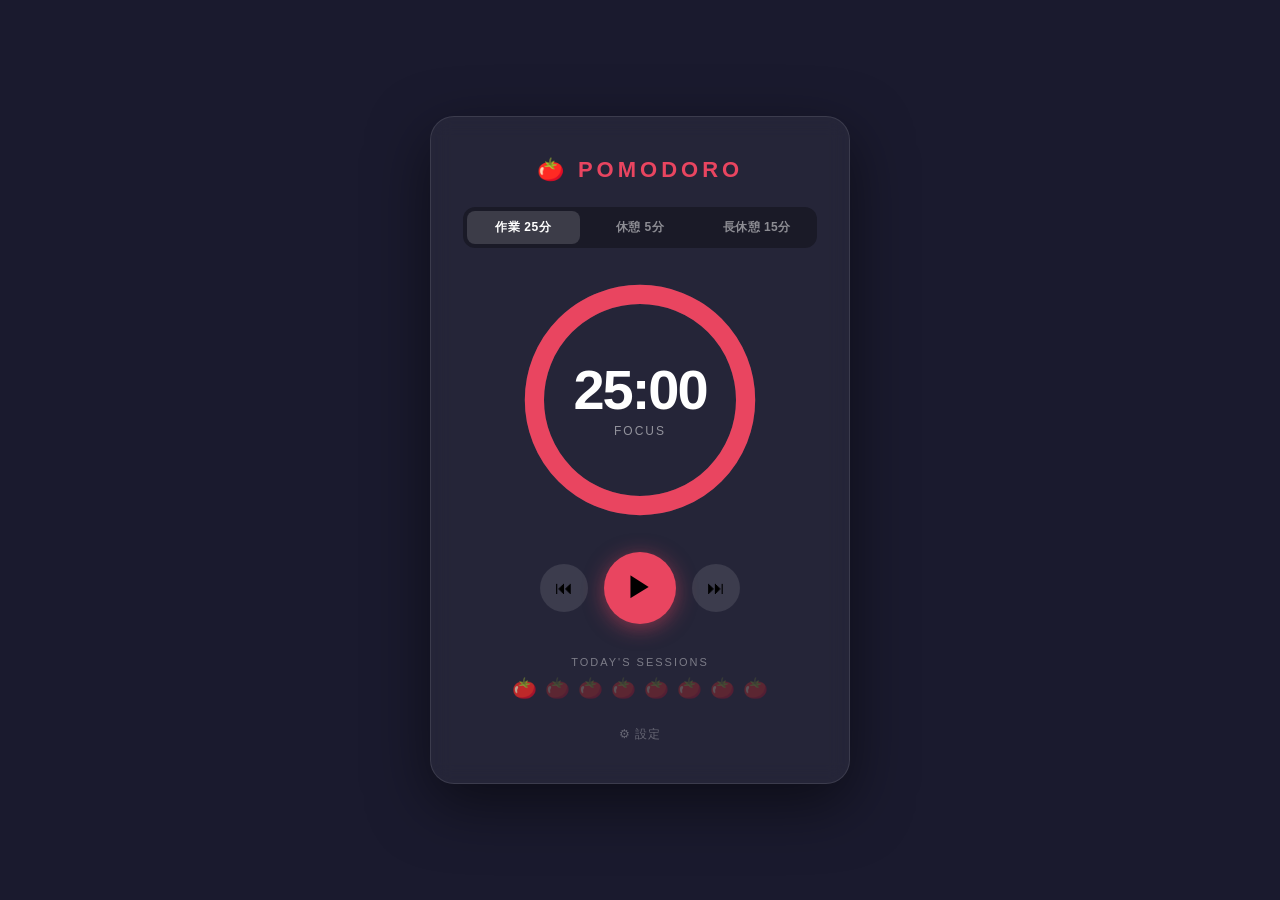
==== pomodoro-timer/index.html @ cfac9541 "feat: ポモドーロタイマーアプリを追加 - ブラウザで直接開けるシングルページHTMLアプリ - 作業(25分)・短い休憩(5分)・長い休憩(15分)の3モード - 円形プログレスリングによる視覚" ====
<!DOCTYPE html>
<html lang="ja">
<head>
  <meta charset="UTF-8">
  <meta name="viewport" content="width=device-width, initial-scale=1.0">
  <title>ポモドーロタイマー</title>
  <style>
    /* ===== 全体レイアウト ===== */
    * {
      margin: 0;
      padding: 0;
      box-sizing: border-box;
    }

    body {
      font-family: 'Segoe UI', 'Hiragino Sans', 'Meiryo', sans-serif;
      min-height: 100vh;
      display: flex;
      align-items: center;
      justify-content: center;
      background: #1a1a2e;
      transition: background 0.5s ease;
    }

    /* モードごとの背景色 */
    body.mode-work    { background: #1a1a2e; }
    body.mode-break   { background: #0f3460; }
    body.mode-long    { background: #16213e; }

    .container {
      width: 420px;
      background: rgba(255,255,255,0.05);
      border-radius: 24px;
      padding: 40px 32px;
      box-shadow: 0 20px 60px rgba(0,0,0,0.5);
      backdrop-filter: blur(10px);
      border: 1px solid rgba(255,255,255,0.1);
      text-align: center;
      color: #ffffff;
    }

    /* ===== タイトル ===== */
    h1 {
      font-size: 22px;
      font-weight: 700;
      letter-spacing: 4px;
      margin-bottom: 24px;
      color: #e94560;
      text-transform: uppercase;
    }

    /* ===== モード切替タブ ===== */
    .mode-tabs {
      display: flex;
      background: rgba(0,0,0,0.3);
      border-radius: 12px;
      padding: 4px;
      margin-bottom: 32px;
      gap: 4px;
    }

    .mode-tab {
      flex: 1;
      padding: 8px 4px;
      border: none;
      border-radius: 8px;
      background: transparent;
      color: rgba(255,255,255,0.5);
      font-size: 12px;
      font-weight: 600;
      cursor: pointer;
      transition: all 0.2s;
      letter-spacing: 0.5px;
    }

    .mode-tab.active {
      background: rgba(255,255,255,0.15);
      color: #ffffff;
    }

    .mode-tab:hover:not(.active) {
      color: rgba(255,255,255,0.8);
    }

    /* ===== 円形タイマー ===== */
    .timer-wrapper {
      position: relative;
      width: 240px;
      height: 240px;
      margin: 0 auto 32px;
    }

    .timer-svg {
      transform: rotate(-90deg);
      width: 100%;
      height: 100%;
    }

    .timer-track {
      fill: none;
      stroke: rgba(255,255,255,0.1);
      stroke-width: 8;
    }

    .timer-progress {
      fill: none;
      stroke: #e94560;
      stroke-width: 8;
      stroke-linecap: round;
      transition: stroke-dashoffset 1s linear, stroke 0.5s;
    }

    body.mode-break  .timer-progress { stroke: #4ecca3; }
    body.mode-long   .timer-progress { stroke: #f0a500; }

    .timer-display {
      position: absolute;
      top: 50%;
      left: 50%;
      transform: translate(-50%, -50%);
    }

    .timer-time {
      font-size: 56px;
      font-weight: 700;
      letter-spacing: -2px;
      line-height: 1;
      font-variant-numeric: tabular-nums;
    }

    .timer-label {
      font-size: 12px;
      color: rgba(255,255,255,0.5);
      margin-top: 6px;
      letter-spacing: 2px;
    }

    /* ===== コントロールボタン ===== */
    .controls {
      display: flex;
      align-items: center;
      justify-content: center;
      gap: 16px;
      margin-bottom: 32px;
    }

    .btn {
      border: none;
      cursor: pointer;
      border-radius: 50%;
      display: flex;
      align-items: center;
      justify-content: center;
      transition: transform 0.15s, box-shadow 0.15s;
    }

    .btn:active { transform: scale(0.94); }

    .btn-main {
      width: 72px;
      height: 72px;
      background: #e94560;
      font-size: 28px;
      box-shadow: 0 4px 20px rgba(233,69,96,0.5);
    }

    body.mode-break .btn-main  { background: #4ecca3; box-shadow: 0 4px 20px rgba(78,204,163,0.5); }
    body.mode-long  .btn-main  { background: #f0a500; box-shadow: 0 4px 20px rgba(240,165,0,0.5); }

    .btn-sub {
      width: 48px;
      height: 48px;
      background: rgba(255,255,255,0.1);
      font-size: 18px;
    }

    .btn-sub:hover { background: rgba(255,255,255,0.2); }

    /* ===== セッションカウンター（トマト） ===== */
    .sessions-area {
      margin-bottom: 24px;
    }

    .sessions-label {
      font-size: 11px;
      color: rgba(255,255,255,0.4);
      letter-spacing: 2px;
      margin-bottom: 8px;
    }

    .tomatoes {
      display: flex;
      justify-content: center;
      gap: 8px;
      flex-wrap: wrap;
    }

    .tomato {
      font-size: 20px;
      opacity: 0.25;
      transition: opacity 0.3s, transform 0.3s;
    }

    .tomato.done {
      opacity: 1;
      transform: scale(1.1);
    }

    .tomato.current {
      opacity: 0.7;
      animation: pulse 1s ease-in-out infinite;
    }

    @keyframes pulse {
      0%, 100% { transform: scale(1); }
      50%       { transform: scale(1.15); }
    }

    /* ===== 設定パネル ===== */
    .settings-toggle {
      background: none;
      border: none;
      color: rgba(255,255,255,0.3);
      font-size: 12px;
      cursor: pointer;
      letter-spacing: 1px;
      transition: color 0.2s;
    }

    .settings-toggle:hover { color: rgba(255,255,255,0.7); }

    .settings-panel {
      display: none;
      margin-top: 20px;
      background: rgba(0,0,0,0.3);
      border-radius: 12px;
      padding: 16px;
    }

    .settings-panel.open { display: block; }

    .setting-row {
      display: flex;
      align-items: center;
      justify-content: space-between;
      margin-bottom: 12px;
    }

    .setting-row:last-child { margin-bottom: 0; }

    .setting-row label {
      font-size: 13px;
      color: rgba(255,255,255,0.6);
    }

    .setting-row input[type="number"] {
      width: 64px;
      padding: 4px 8px;
      background: rgba(255,255,255,0.1);
      border: 1px solid rgba(255,255,255,0.2);
      border-radius: 6px;
      color: #ffffff;
      font-size: 13px;
      text-align: center;
    }

    .setting-row input[type="number"]:focus {
      outline: none;
      border-color: rgba(255,255,255,0.5);
    }

    /* ===== 通知トースト ===== */
    .toast {
      position: fixed;
      bottom: 32px;
      left: 50%;
      transform: translateX(-50%) translateY(80px);
      background: rgba(255,255,255,0.15);
      backdrop-filter: blur(10px);
      border: 1px solid rgba(255,255,255,0.2);
      color: #ffffff;
      padding: 12px 24px;
      border-radius: 40px;
      font-size: 14px;
      font-weight: 600;
      transition: transform 0.4s cubic-bezier(0.34,1.56,0.64,1);
      pointer-events: none;
      white-space: nowrap;
    }

    .toast.show { transform: translateX(-50%) translateY(0); }
  </style>
</head>
<body class="mode-work">

  <div class="container">
    <h1>🍅 Pomodoro</h1>

    <!-- モード切替タブ -->
    <div class="mode-tabs">
      <button class="mode-tab active" data-mode="work"  onclick="switchMode('work')">作業 25分</button>
      <button class="mode-tab"       data-mode="break"  onclick="switchMode('break')">休憩 5分</button>
      <button class="mode-tab"       data-mode="long"   onclick="switchMode('long')">長休憩 15分</button>
    </div>

    <!-- 円形タイマー -->
    <div class="timer-wrapper">
      <svg class="timer-svg" viewBox="0 0 100 100">
        <circle class="timer-track"    cx="50" cy="50" r="44"/>
        <circle class="timer-progress" cx="50" cy="50" r="44"
                stroke-dasharray="276.46"
                stroke-dashoffset="0"
                id="progress-ring"/>
      </svg>
      <div class="timer-display">
        <div class="timer-time" id="timer-display">25:00</div>
        <div class="timer-label" id="mode-label">FOCUS</div>
      </div>
    </div>

    <!-- コントロールボタン -->
    <div class="controls">
      <button class="btn btn-sub" onclick="resetTimer()" title="リセット">⏮</button>
      <button class="btn btn-main" id="start-btn" onclick="toggleTimer()">▶</button>
      <button class="btn btn-sub" onclick="skipSession()" title="スキップ">⏭</button>
    </div>

    <!-- セッションカウンター -->
    <div class="sessions-area">
      <div class="sessions-label">TODAY'S SESSIONS</div>
      <div class="tomatoes" id="tomatoes"></div>
    </div>

    <!-- 設定 -->
    <button class="settings-toggle" onclick="toggleSettings()">⚙ 設定</button>
    <div class="settings-panel" id="settings-panel">
      <div class="setting-row">
        <label>作業時間（分）</label>
        <input type="number" id="set-work"  min="1" max="60" value="25" onchange="applySettings()">
      </div>
      <div class="setting-row">
        <label>短い休憩（分）</label>
        <input type="number" id="set-break" min="1" max="30" value="5"  onchange="applySettings()">
      </div>
      <div class="setting-row">
        <label>長い休憩（分）</label>
        <input type="number" id="set-long"  min="1" max="60" value="15" onchange="applySettings()">
      </div>
    </div>
  </div>

  <!-- 通知トースト -->
  <div class="toast" id="toast"></div>

  <audio id="bell-sound" preload="auto"></audio>

  <script>
    // ===== 状態管理 =====
    const MODES = {
      work:  { label: 'FOCUS',      bodyClass: 'mode-work',  modeLabel: '作業 25分' },
      break: { label: 'SHORT BREAK', bodyClass: 'mode-break', modeLabel: '休憩 5分'  },
      long:  { label: 'LONG BREAK',  bodyClass: 'mode-long',  modeLabel: '長休憩 15分'},
    };

    let settings = {
      work:  25,
      break: 5,
      long:  15,
    };

    let currentMode   = 'work';
    let totalSeconds  = settings.work * 60;
    let remainSeconds = totalSeconds;
    let isRunning     = false;
    let interval      = null;
    let completedWork = 0;   // 今日の完了セッション数
    const MAX_TOMATOES = 8;  // 表示するトマト数

    const CIRCUMFERENCE = 276.46; // 2π×44

    // ===== DOM参照 =====
    const timerDisplay  = document.getElementById('timer-display');
    const modeLabelEl   = document.getElementById('mode-label');
    const progressRing  = document.getElementById('progress-ring');
    const startBtn      = document.getElementById('start-btn');
    const tomatoesEl    = document.getElementById('tomatoes');
    const toastEl       = document.getElementById('toast');

    // ===== 初期化 =====
    function init() {
      renderTomatoes();
      updateDisplay();
    }

    // ===== モード切替 =====
    function switchMode(mode) {
      stopTimer();
      currentMode   = mode;
      totalSeconds  = settings[mode] * 60;
      remainSeconds = totalSeconds;

      // タブの見た目
      document.querySelectorAll('.mode-tab').forEach(tab => {
        tab.classList.toggle('active', tab.dataset.mode === mode);
      });

      // body のクラス（色テーマ）
      document.body.className = MODES[mode].bodyClass;

      // ラベル
      modeLabelEl.textContent = MODES[mode].label;

      updateDisplay();
    }

    // ===== タイマー操作 =====
    function toggleTimer() {
      isRunning ? pauseTimer() : startTimer();
    }

    function startTimer() {
      isRunning = true;
      startBtn.textContent = '⏸';
      interval = setInterval(tick, 1000);
    }

    function pauseTimer() {
      isRunning = false;
      startBtn.textContent = '▶';
      clearInterval(interval);
    }

    function stopTimer() {
      pauseTimer();
      remainSeconds = totalSeconds;
    }

    function resetTimer() {
      stopTimer();
      updateDisplay();
      showToast('タイマーをリセットしました');
    }

    function skipSession() {
      stopTimer();
      onSessionComplete(false);
    }

    // ===== 毎秒の処理 =====
    function tick() {
      remainSeconds--;
      updateDisplay();

      if (remainSeconds <= 0) {
        onSessionComplete(true);
      }
    }

    // ===== セッション完了 =====
    function onSessionComplete(autoComplete) {
      stopTimer();

      if (currentMode === 'work') {
        completedWork++;
        renderTomatoes();
        playBell();

        const isLongBreak = completedWork % 4 === 0;
        if (autoComplete) {
          showToast(isLongBreak
            ? `🎉 ${completedWork}セッション完了！長い休憩をどうぞ`
            : `✅ セッション完了！短い休憩をどうぞ`);
        }
        setTimeout(() => switchMode(isLongBreak ? 'long' : 'break'), 600);
      } else {
        if (autoComplete) {
          showToast('☕ 休憩終了！次のセッションを始めましょう');
          playBell();
        }
        setTimeout(() => switchMode('work'), 600);
      }
    }

    // ===== 表示更新 =====
    function updateDisplay() {
      const m = Math.floor(remainSeconds / 60);
      const s = remainSeconds % 60;
      timerDisplay.textContent = `${String(m).padStart(2,'0')}:${String(s).padStart(2,'0')}`;

      // プログレスリング
      const ratio  = remainSeconds / totalSeconds;
      const offset = CIRCUMFERENCE * (1 - ratio);
      progressRing.style.strokeDashoffset = offset;
    }

    // ===== トマト表示 =====
    function renderTomatoes() {
      tomatoesEl.innerHTML = '';
      const total   = Math.max(MAX_TOMATOES, completedWork + 1);
      const display = Math.min(total, MAX_TOMATOES);

      for (let i = 0; i < display; i++) {
        const span = document.createElement('span');
        span.className = 'tomato';
        span.textContent = '🍅';

        if (i < completedWork) {
          span.classList.add('done');
        } else if (i === completedWork && currentMode === 'work') {
          span.classList.add('current');
        }

        tomatoesEl.appendChild(span);
      }

      // 超過分を数字で表示
      if (completedWork > MAX_TOMATOES) {
        const extra = document.createElement('span');
        extra.style.cssText = 'font-size:13px;color:rgba(255,255,255,0.5);align-self:center;';
        extra.textContent = `+${completedWork - MAX_TOMATOES}`;
        tomatoesEl.appendChild(extra);
      }
    }

    // ===== 設定 =====
    function toggleSettings() {
      document.getElementById('settings-panel').classList.toggle('open');
    }

    function applySettings() {
      settings.work  = parseInt(document.getElementById('set-work').value)  || 25;
      settings.break = parseInt(document.getElementById('set-break').value) || 5;
      settings.long  = parseInt(document.getElementById('set-long').value)  || 15;
      switchMode(currentMode);
      showToast('設定を保存しました');
    }

    // ===== 通知トースト =====
    let toastTimeout;
    function showToast(msg) {
      toastEl.textContent = msg;
      toastEl.classList.add('show');
      clearTimeout(toastTimeout);
      toastTimeout = setTimeout(() => toastEl.classList.remove('show'), 3000);
    }

    // ===== 音 (Web Audio API) =====
    function playBell() {
      try {
        const ctx = new (window.AudioContext || window.webkitAudioContext)();
        [0, 0.15, 0.3].forEach(delay => {
          const osc  = ctx.createOscillator();
          const gain = ctx.createGain();
          osc.connect(gain);
          gain.connect(ctx.destination);
          osc.frequency.value = 880;
          osc.type = 'sine';
          gain.gain.setValueAtTime(0.4, ctx.currentTime + delay);
          gain.gain.exponentialRampToValueAtTime(0.001, ctx.currentTime + delay + 0.8);
          osc.start(ctx.currentTime + delay);
          osc.stop(ctx.currentTime + delay + 0.8);
        });
      } catch(e) {
        // 音が鳴らない環境では無視
      }
    }

    // ===== キーボードショートカット =====
    document.addEventListener('keydown', e => {
      if (e.target.tagName === 'INPUT') return;
      if (e.code === 'Space') {
        e.preventDefault();
        toggleTimer();
      } else if (e.code === 'KeyR') {
        resetTimer();
      }
    });

    // ===== 起動 =====
    init();
  </script>
</body>
</html>
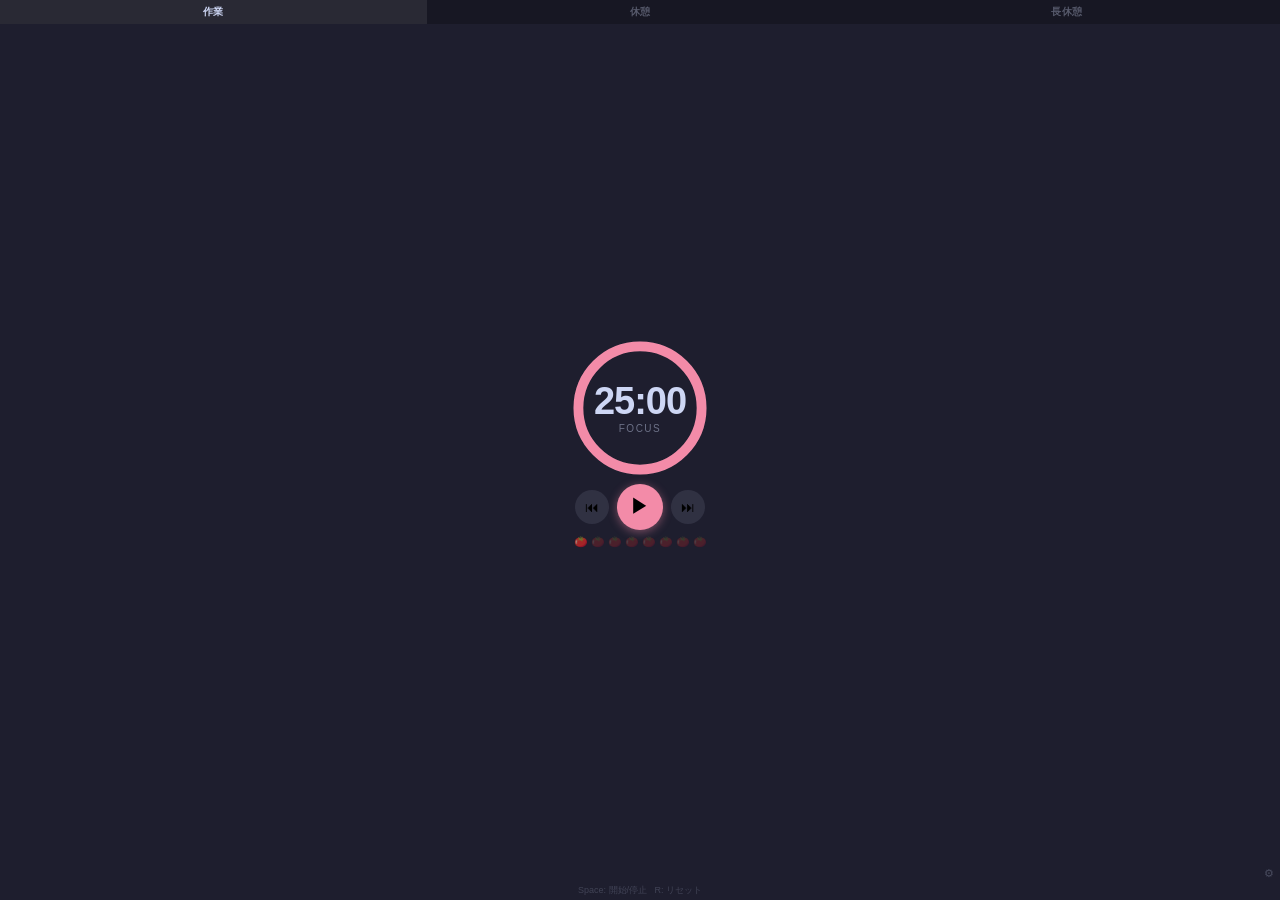
==== commit baa21797: "refactor: ウィジェット型のコンパクトレイアウトに変更 - body全体をウィジェット本体として扱い余白を排除 - タイマーリング・フォント・ボタンをvw/vh単位でレスポンシブ化 - ブラウ" ====
--- a/pomodoro-timer/index.html
+++ b/pomodoro-timer/index.html
@@ -3,145 +3,140 @@
 <head>
   <meta charset="UTF-8">
   <meta name="viewport" content="width=device-width, initial-scale=1.0">
-  <title>ポモドーロタイマー</title>
+  <title>🍅 Pomodoro</title>
   <style>
-    /* ===== 全体レイアウト ===== */
-    * {
-      margin: 0;
-      padding: 0;
-      box-sizing: border-box;
+    * { margin: 0; padding: 0; box-sizing: border-box; }
+
+    /* ページ全体 = ウィジェット本体 */
+    html, body {
+      width: 100%;
+      height: 100%;
     }
 
     body {
       font-family: 'Segoe UI', 'Hiragino Sans', 'Meiryo', sans-serif;
-      min-height: 100vh;
-      display: flex;
+      background: #1e1e2e;
+      color: #cdd6f4;
+      display: flex;
+      flex-direction: column;
+      align-items: stretch;
+      overflow: hidden;
+      transition: background 0.4s;
+      /* ブラウザの最小サイズのヒント */
+      min-width: 180px;
+      min-height: 220px;
+    }
+
+    body.mode-work  { background: #1e1e2e; }
+    body.mode-break { background: #1e2e2e; }
+    body.mode-long  { background: #1e1e2a; }
+
+    /* ===== モードバー（上部） ===== */
+    .mode-bar {
+      display: flex;
+      background: rgba(0,0,0,0.25);
+      flex-shrink: 0;
+    }
+
+    .mode-tab {
+      flex: 1;
+      padding: 5px 2px;
+      border: none;
+      background: transparent;
+      color: rgba(205,214,244,0.35);
+      font-size: 10px;
+      font-weight: 600;
+      cursor: pointer;
+      letter-spacing: 0.3px;
+      transition: color 0.2s, background 0.2s;
+      white-space: nowrap;
+    }
+
+    .mode-tab.active {
+      color: #cdd6f4;
+      background: rgba(255,255,255,0.08);
+    }
+
+    .mode-tab:hover:not(.active) { color: rgba(205,214,244,0.7); }
+
+    /* ===== タイマーエリア（中央・伸縮） ===== */
+    .timer-area {
+      flex: 1;
+      display: flex;
+      flex-direction: column;
       align-items: center;
       justify-content: center;
-      background: #1a1a2e;
-      transition: background 0.5s ease;
-    }
-
-    /* モードごとの背景色 */
-    body.mode-work    { background: #1a1a2e; }
-    body.mode-break   { background: #0f3460; }
-    body.mode-long    { background: #16213e; }
-
-    .container {
-      width: 420px;
-      background: rgba(255,255,255,0.05);
-      border-radius: 24px;
-      padding: 40px 32px;
-      box-shadow: 0 20px 60px rgba(0,0,0,0.5);
-      backdrop-filter: blur(10px);
-      border: 1px solid rgba(255,255,255,0.1);
-      text-align: center;
-      color: #ffffff;
-    }
-
-    /* ===== タイトル ===== */
-    h1 {
-      font-size: 22px;
-      font-weight: 700;
-      letter-spacing: 4px;
-      margin-bottom: 24px;
-      color: #e94560;
-      text-transform: uppercase;
-    }
-
-    /* ===== モード切替タブ ===== */
-    .mode-tabs {
-      display: flex;
-      background: rgba(0,0,0,0.3);
-      border-radius: 12px;
-      padding: 4px;
-      margin-bottom: 32px;
-      gap: 4px;
-    }
-
-    .mode-tab {
-      flex: 1;
-      padding: 8px 4px;
-      border: none;
-      border-radius: 8px;
-      background: transparent;
-      color: rgba(255,255,255,0.5);
-      font-size: 12px;
-      font-weight: 600;
-      cursor: pointer;
-      transition: all 0.2s;
-      letter-spacing: 0.5px;
-    }
-
-    .mode-tab.active {
-      background: rgba(255,255,255,0.15);
-      color: #ffffff;
-    }
-
-    .mode-tab:hover:not(.active) {
-      color: rgba(255,255,255,0.8);
-    }
-
-    /* ===== 円形タイマー ===== */
-    .timer-wrapper {
+      padding: 8px 6px;
+      gap: 6px;
+      min-height: 0;
+    }
+
+    /* 円形タイマー：親に合わせて縮む */
+    .ring-wrap {
       position: relative;
-      width: 240px;
-      height: 240px;
-      margin: 0 auto 32px;
-    }
-
-    .timer-svg {
+      /* 親の幅・高さの小さい方に合わせて正方形に */
+      width: min(calc(100vw - 16px), calc(100vh - 90px));
+      height: min(calc(100vw - 16px), calc(100vh - 90px));
+      max-width: 140px;
+      max-height: 140px;
+      flex-shrink: 1;
+    }
+
+    .ring-svg {
       transform: rotate(-90deg);
       width: 100%;
       height: 100%;
     }
 
-    .timer-track {
+    .ring-track {
       fill: none;
-      stroke: rgba(255,255,255,0.1);
-      stroke-width: 8;
-    }
-
-    .timer-progress {
+      stroke: rgba(205,214,244,0.1);
+      stroke-width: 7;
+    }
+
+    .ring-prog {
       fill: none;
-      stroke: #e94560;
-      stroke-width: 8;
+      stroke: #f38ba8;
+      stroke-width: 7;
       stroke-linecap: round;
-      transition: stroke-dashoffset 1s linear, stroke 0.5s;
-    }
-
-    body.mode-break  .timer-progress { stroke: #4ecca3; }
-    body.mode-long   .timer-progress { stroke: #f0a500; }
-
-    .timer-display {
+      transition: stroke-dashoffset 1s linear, stroke 0.4s;
+    }
+
+    body.mode-break .ring-prog { stroke: #a6e3a1; }
+    body.mode-long  .ring-prog { stroke: #fab387; }
+
+    .ring-center {
       position: absolute;
-      top: 50%;
-      left: 50%;
-      transform: translate(-50%, -50%);
-    }
-
-    .timer-time {
-      font-size: 56px;
+      inset: 0;
+      display: flex;
+      flex-direction: column;
+      align-items: center;
+      justify-content: center;
+    }
+
+    .time-text {
+      font-size: clamp(20px, 8vw, 38px);
       font-weight: 700;
-      letter-spacing: -2px;
+      letter-spacing: -1px;
       line-height: 1;
       font-variant-numeric: tabular-nums;
-    }
-
-    .timer-label {
-      font-size: 12px;
-      color: rgba(255,255,255,0.5);
-      margin-top: 6px;
-      letter-spacing: 2px;
-    }
-
-    /* ===== コントロールボタン ===== */
+      color: #cdd6f4;
+    }
+
+    .mode-text {
+      font-size: clamp(7px, 2vw, 10px);
+      color: rgba(205,214,244,0.45);
+      letter-spacing: 1.5px;
+      margin-top: 3px;
+    }
+
+    /* ===== ボタン行 ===== */
     .controls {
       display: flex;
       align-items: center;
       justify-content: center;
-      gap: 16px;
-      margin-bottom: 32px;
+      gap: 8px;
+      flex-shrink: 0;
     }
 
     .btn {
@@ -151,90 +146,89 @@
       display: flex;
       align-items: center;
       justify-content: center;
-      transition: transform 0.15s, box-shadow 0.15s;
-    }
-
-    .btn:active { transform: scale(0.94); }
+      transition: transform 0.12s, opacity 0.12s;
+      flex-shrink: 0;
+    }
+
+    .btn:active { transform: scale(0.88); }
 
     .btn-main {
-      width: 72px;
-      height: 72px;
-      background: #e94560;
-      font-size: 28px;
-      box-shadow: 0 4px 20px rgba(233,69,96,0.5);
-    }
-
-    body.mode-break .btn-main  { background: #4ecca3; box-shadow: 0 4px 20px rgba(78,204,163,0.5); }
-    body.mode-long  .btn-main  { background: #f0a500; box-shadow: 0 4px 20px rgba(240,165,0,0.5); }
+      width: clamp(34px, 10vw, 46px);
+      height: clamp(34px, 10vw, 46px);
+      background: #f38ba8;
+      font-size: clamp(14px, 4vw, 20px);
+      box-shadow: 0 2px 10px rgba(243,139,168,0.45);
+    }
+
+    body.mode-break .btn-main { background: #a6e3a1; box-shadow: 0 2px 10px rgba(166,227,161,0.45); }
+    body.mode-long  .btn-main { background: #fab387; box-shadow: 0 2px 10px rgba(250,179,135,0.45); }
 
     .btn-sub {
-      width: 48px;
-      height: 48px;
-      background: rgba(255,255,255,0.1);
-      font-size: 18px;
-    }
-
-    .btn-sub:hover { background: rgba(255,255,255,0.2); }
-
-    /* ===== セッションカウンター（トマト） ===== */
-    .sessions-area {
-      margin-bottom: 24px;
-    }
-
-    .sessions-label {
+      width: clamp(26px, 7vw, 34px);
+      height: clamp(26px, 7vw, 34px);
+      background: rgba(205,214,244,0.1);
+      font-size: clamp(10px, 3vw, 14px);
+    }
+
+    .btn-sub:hover { background: rgba(205,214,244,0.2); }
+
+    /* ===== トマト行 ===== */
+    .tomatoes {
+      display: flex;
+      justify-content: center;
+      gap: 3px;
+      flex-shrink: 0;
+      flex-wrap: nowrap;
+      overflow: hidden;
+      height: 16px;
+    }
+
+    .tomato {
       font-size: 11px;
-      color: rgba(255,255,255,0.4);
-      letter-spacing: 2px;
-      margin-bottom: 8px;
-    }
-
-    .tomatoes {
-      display: flex;
-      justify-content: center;
-      gap: 8px;
-      flex-wrap: wrap;
-    }
-
-    .tomato {
-      font-size: 20px;
-      opacity: 0.25;
+      opacity: 0.2;
       transition: opacity 0.3s, transform 0.3s;
-    }
-
-    .tomato.done {
-      opacity: 1;
-      transform: scale(1.1);
-    }
-
-    .tomato.current {
-      opacity: 0.7;
-      animation: pulse 1s ease-in-out infinite;
-    }
+      line-height: 1;
+    }
+
+    .tomato.done    { opacity: 1; }
+    .tomato.current { opacity: 0.6; animation: pulse 1s ease-in-out infinite; }
 
     @keyframes pulse {
       0%, 100% { transform: scale(1); }
-      50%       { transform: scale(1.15); }
-    }
-
-    /* ===== 設定パネル ===== */
+      50%       { transform: scale(1.2); }
+    }
+
+    .tomato-extra {
+      font-size: 9px;
+      color: rgba(205,214,244,0.4);
+      align-self: center;
+    }
+
+    /* ===== 設定（折りたたみ） ===== */
+    .settings-row {
+      display: flex;
+      justify-content: flex-end;
+      padding: 2px 6px 4px;
+      flex-shrink: 0;
+    }
+
     .settings-toggle {
       background: none;
       border: none;
-      color: rgba(255,255,255,0.3);
-      font-size: 12px;
+      color: rgba(205,214,244,0.25);
+      font-size: 11px;
       cursor: pointer;
-      letter-spacing: 1px;
       transition: color 0.2s;
     }
 
-    .settings-toggle:hover { color: rgba(255,255,255,0.7); }
+    .settings-toggle:hover { color: rgba(205,214,244,0.6); }
 
     .settings-panel {
       display: none;
-      margin-top: 20px;
       background: rgba(0,0,0,0.3);
-      border-radius: 12px;
-      padding: 16px;
+      padding: 8px;
+      flex-shrink: 0;
+      border-top: 1px solid rgba(205,214,244,0.08);
     }
 
     .settings-panel.open { display: block; }
@@ -243,286 +237,238 @@
       display: flex;
       align-items: center;
       justify-content: space-between;
-      margin-bottom: 12px;
+      margin-bottom: 6px;
     }
 
     .setting-row:last-child { margin-bottom: 0; }
 
     .setting-row label {
-      font-size: 13px;
-      color: rgba(255,255,255,0.6);
+      font-size: 10px;
+      color: rgba(205,214,244,0.5);
     }
 
     .setting-row input[type="number"] {
-      width: 64px;
-      padding: 4px 8px;
-      background: rgba(255,255,255,0.1);
-      border: 1px solid rgba(255,255,255,0.2);
-      border-radius: 6px;
-      color: #ffffff;
-      font-size: 13px;
+      width: 46px;
+      padding: 2px 4px;
+      background: rgba(205,214,244,0.08);
+      border: 1px solid rgba(205,214,244,0.15);
+      border-radius: 4px;
+      color: #cdd6f4;
+      font-size: 11px;
       text-align: center;
     }
 
     .setting-row input[type="number"]:focus {
       outline: none;
-      border-color: rgba(255,255,255,0.5);
-    }
-
-    /* ===== 通知トースト ===== */
+      border-color: rgba(205,214,244,0.4);
+    }
+
+    /* ===== トースト ===== */
     .toast {
       position: fixed;
-      bottom: 32px;
+      bottom: 8px;
       left: 50%;
-      transform: translateX(-50%) translateY(80px);
-      background: rgba(255,255,255,0.15);
-      backdrop-filter: blur(10px);
-      border: 1px solid rgba(255,255,255,0.2);
-      color: #ffffff;
-      padding: 12px 24px;
-      border-radius: 40px;
-      font-size: 14px;
+      transform: translateX(-50%) translateY(50px);
+      background: rgba(30,30,46,0.92);
+      border: 1px solid rgba(205,214,244,0.15);
+      color: #cdd6f4;
+      padding: 5px 12px;
+      border-radius: 20px;
+      font-size: 10px;
       font-weight: 600;
-      transition: transform 0.4s cubic-bezier(0.34,1.56,0.64,1);
+      transition: transform 0.3s cubic-bezier(0.34,1.56,0.64,1);
       pointer-events: none;
       white-space: nowrap;
+      max-width: 90vw;
+      overflow: hidden;
+      text-overflow: ellipsis;
     }
 
     .toast.show { transform: translateX(-50%) translateY(0); }
+
+    /* ===== 使い方ヒント（初回のみ） ===== */
+    .hint {
+      font-size: 9px;
+      color: rgba(205,214,244,0.2);
+      text-align: center;
+      padding: 0 4px 3px;
+      flex-shrink: 0;
+    }
   </style>
 </head>
 <body class="mode-work">
 
-  <div class="container">
-    <h1>🍅 Pomodoro</h1>
-
-    <!-- モード切替タブ -->
-    <div class="mode-tabs">
-      <button class="mode-tab active" data-mode="work"  onclick="switchMode('work')">作業 25分</button>
-      <button class="mode-tab"       data-mode="break"  onclick="switchMode('break')">休憩 5分</button>
-      <button class="mode-tab"       data-mode="long"   onclick="switchMode('long')">長休憩 15分</button>
-    </div>
-
-    <!-- 円形タイマー -->
-    <div class="timer-wrapper">
-      <svg class="timer-svg" viewBox="0 0 100 100">
-        <circle class="timer-track"    cx="50" cy="50" r="44"/>
-        <circle class="timer-progress" cx="50" cy="50" r="44"
+  <!-- モード切替バー -->
+  <div class="mode-bar">
+    <button class="mode-tab active" data-mode="work"  onclick="switchMode('work')">作業</button>
+    <button class="mode-tab"       data-mode="break"  onclick="switchMode('break')">休憩</button>
+    <button class="mode-tab"       data-mode="long"   onclick="switchMode('long')">長休憩</button>
+  </div>
+
+  <!-- タイマー中央エリア -->
+  <div class="timer-area">
+    <div class="ring-wrap">
+      <svg class="ring-svg" viewBox="0 0 100 100">
+        <circle class="ring-track" cx="50" cy="50" r="44"/>
+        <circle class="ring-prog"  cx="50" cy="50" r="44"
                 stroke-dasharray="276.46"
                 stroke-dashoffset="0"
                 id="progress-ring"/>
       </svg>
-      <div class="timer-display">
-        <div class="timer-time" id="timer-display">25:00</div>
-        <div class="timer-label" id="mode-label">FOCUS</div>
+      <div class="ring-center">
+        <div class="time-text" id="timer-display">25:00</div>
+        <div class="mode-text" id="mode-label">FOCUS</div>
       </div>
     </div>
 
-    <!-- コントロールボタン -->
+    <!-- ボタン -->
     <div class="controls">
-      <button class="btn btn-sub" onclick="resetTimer()" title="リセット">⏮</button>
-      <button class="btn btn-main" id="start-btn" onclick="toggleTimer()">▶</button>
+      <button class="btn btn-sub" onclick="resetTimer()" title="リセット (R)">⏮</button>
+      <button class="btn btn-main" id="start-btn" onclick="toggleTimer()" title="開始/停止 (Space)">▶</button>
       <button class="btn btn-sub" onclick="skipSession()" title="スキップ">⏭</button>
     </div>
 
-    <!-- セッションカウンター -->
-    <div class="sessions-area">
-      <div class="sessions-label">TODAY'S SESSIONS</div>
-      <div class="tomatoes" id="tomatoes"></div>
+    <!-- トマト -->
+    <div class="tomatoes" id="tomatoes"></div>
+  </div>
+
+  <!-- 設定 -->
+  <div class="settings-row">
+    <button class="settings-toggle" onclick="toggleSettings()">⚙</button>
+  </div>
+  <div class="settings-panel" id="settings-panel">
+    <div class="setting-row">
+      <label>作業（分）</label>
+      <input type="number" id="set-work"  min="1" max="60" value="25" onchange="applySettings()">
     </div>
-
-    <!-- 設定 -->
-    <button class="settings-toggle" onclick="toggleSettings()">⚙ 設定</button>
-    <div class="settings-panel" id="settings-panel">
-      <div class="setting-row">
-        <label>作業時間（分）</label>
-        <input type="number" id="set-work"  min="1" max="60" value="25" onchange="applySettings()">
-      </div>
-      <div class="setting-row">
-        <label>短い休憩（分）</label>
-        <input type="number" id="set-break" min="1" max="30" value="5"  onchange="applySettings()">
-      </div>
-      <div class="setting-row">
-        <label>長い休憩（分）</label>
-        <input type="number" id="set-long"  min="1" max="60" value="15" onchange="applySettings()">
-      </div>
+    <div class="setting-row">
+      <label>短い休憩（分）</label>
+      <input type="number" id="set-break" min="1" max="30" value="5"  onchange="applySettings()">
+    </div>
+    <div class="setting-row">
+      <label>長い休憩（分）</label>
+      <input type="number" id="set-long"  min="1" max="60" value="15" onchange="applySettings()">
     </div>
   </div>
 
-  <!-- 通知トースト -->
+  <p class="hint">Space: 開始/停止 &nbsp; R: リセット</p>
+
+  <!-- トースト -->
   <div class="toast" id="toast"></div>
 
-  <audio id="bell-sound" preload="auto"></audio>
-
   <script>
-    // ===== 状態管理 =====
     const MODES = {
-      work:  { label: 'FOCUS',      bodyClass: 'mode-work',  modeLabel: '作業 25分' },
-      break: { label: 'SHORT BREAK', bodyClass: 'mode-break', modeLabel: '休憩 5分'  },
-      long:  { label: 'LONG BREAK',  bodyClass: 'mode-long',  modeLabel: '長休憩 15分'},
+      work:  { label: 'FOCUS',       bodyClass: 'mode-work'  },
+      break: { label: 'SHORT BREAK', bodyClass: 'mode-break' },
+      long:  { label: 'LONG BREAK',  bodyClass: 'mode-long'  },
     };
 
-    let settings = {
-      work:  25,
-      break: 5,
-      long:  15,
-    };
-
-    let currentMode   = 'work';
-    let totalSeconds  = settings.work * 60;
-    let remainSeconds = totalSeconds;
-    let isRunning     = false;
-    let interval      = null;
-    let completedWork = 0;   // 今日の完了セッション数
-    const MAX_TOMATOES = 8;  // 表示するトマト数
-
-    const CIRCUMFERENCE = 276.46; // 2π×44
-
-    // ===== DOM参照 =====
-    const timerDisplay  = document.getElementById('timer-display');
-    const modeLabelEl   = document.getElementById('mode-label');
-    const progressRing  = document.getElementById('progress-ring');
-    const startBtn      = document.getElementById('start-btn');
-    const tomatoesEl    = document.getElementById('tomatoes');
-    const toastEl       = document.getElementById('toast');
-
-    // ===== 初期化 =====
-    function init() {
-      renderTomatoes();
+    let settings     = { work: 25, break: 5, long: 15 };
+    let currentMode  = 'work';
+    let totalSec     = settings.work * 60;
+    let remainSec    = totalSec;
+    let isRunning    = false;
+    let interval     = null;
+    let doneCount    = 0;
+    const MAX_T      = 8;
+    const CIRC       = 276.46;
+
+    const dispEl   = document.getElementById('timer-display');
+    const labelEl  = document.getElementById('mode-label');
+    const ringEl   = document.getElementById('progress-ring');
+    const startBtn = document.getElementById('start-btn');
+    const tomatoEl = document.getElementById('tomatoes');
+    const toastEl  = document.getElementById('toast');
+
+    function init() { renderTomatoes(); updateDisplay(); }
+
+    function switchMode(mode) {
+      stop();
+      currentMode = mode;
+      totalSec    = settings[mode] * 60;
+      remainSec   = totalSec;
+      document.querySelectorAll('.mode-tab').forEach(t =>
+        t.classList.toggle('active', t.dataset.mode === mode));
+      document.body.className = MODES[mode].bodyClass;
+      labelEl.textContent     = MODES[mode].label;
       updateDisplay();
     }
 
-    // ===== モード切替 =====
-    function switchMode(mode) {
-      stopTimer();
-      currentMode   = mode;
-      totalSeconds  = settings[mode] * 60;
-      remainSeconds = totalSeconds;
-
-      // タブの見た目
-      document.querySelectorAll('.mode-tab').forEach(tab => {
-        tab.classList.toggle('active', tab.dataset.mode === mode);
-      });
-
-      // body のクラス（色テーマ）
-      document.body.className = MODES[mode].bodyClass;
-
-      // ラベル
-      modeLabelEl.textContent = MODES[mode].label;
-
-      updateDisplay();
-    }
-
-    // ===== タイマー操作 =====
-    function toggleTimer() {
-      isRunning ? pauseTimer() : startTimer();
-    }
-
-    function startTimer() {
+    function toggleTimer() { isRunning ? pause() : start(); }
+
+    function start() {
       isRunning = true;
       startBtn.textContent = '⏸';
       interval = setInterval(tick, 1000);
     }
 
-    function pauseTimer() {
+    function pause() {
       isRunning = false;
       startBtn.textContent = '▶';
       clearInterval(interval);
     }
 
-    function stopTimer() {
-      pauseTimer();
-      remainSeconds = totalSeconds;
+    function stop() {
+      pause();
+      remainSec = totalSec;
     }
 
     function resetTimer() {
-      stopTimer();
+      stop();
       updateDisplay();
-      showToast('タイマーをリセットしました');
-    }
-
-    function skipSession() {
-      stopTimer();
-      onSessionComplete(false);
-    }
-
-    // ===== 毎秒の処理 =====
+      showToast('リセット');
+    }
+
+    function skipSession() { stop(); onComplete(false); }
+
     function tick() {
-      remainSeconds--;
+      remainSec--;
       updateDisplay();
-
-      if (remainSeconds <= 0) {
-        onSessionComplete(true);
-      }
-    }
-
-    // ===== セッション完了 =====
-    function onSessionComplete(autoComplete) {
-      stopTimer();
-
+      if (remainSec <= 0) onComplete(true);
+    }
+
+    function onComplete(auto) {
+      stop();
       if (currentMode === 'work') {
-        completedWork++;
+        doneCount++;
         renderTomatoes();
         playBell();
-
-        const isLongBreak = completedWork % 4 === 0;
-        if (autoComplete) {
-          showToast(isLongBreak
-            ? `🎉 ${completedWork}セッション完了！長い休憩をどうぞ`
-            : `✅ セッション完了！短い休憩をどうぞ`);
-        }
-        setTimeout(() => switchMode(isLongBreak ? 'long' : 'break'), 600);
+        const long = doneCount % 4 === 0;
+        if (auto) showToast(long ? `${doneCount}個完了！長い休憩へ` : `完了！休憩しましょう`);
+        setTimeout(() => switchMode(long ? 'long' : 'break'), 500);
       } else {
-        if (autoComplete) {
-          showToast('☕ 休憩終了！次のセッションを始めましょう');
-          playBell();
-        }
-        setTimeout(() => switchMode('work'), 600);
+        if (auto) { playBell(); showToast('休憩終了！'); }
+        setTimeout(() => switchMode('work'), 500);
       }
     }
 
-    // ===== 表示更新 =====
     function updateDisplay() {
-      const m = Math.floor(remainSeconds / 60);
-      const s = remainSeconds % 60;
-      timerDisplay.textContent = `${String(m).padStart(2,'0')}:${String(s).padStart(2,'0')}`;
-
-      // プログレスリング
-      const ratio  = remainSeconds / totalSeconds;
-      const offset = CIRCUMFERENCE * (1 - ratio);
-      progressRing.style.strokeDashoffset = offset;
-    }
-
-    // ===== トマト表示 =====
+      const m = Math.floor(remainSec / 60);
+      const s = remainSec % 60;
+      dispEl.textContent = `${String(m).padStart(2,'0')}:${String(s).padStart(2,'0')}`;
+      const offset = CIRC * (1 - remainSec / totalSec);
+      ringEl.style.strokeDashoffset = offset;
+    }
+
     function renderTomatoes() {
-      tomatoesEl.innerHTML = '';
-      const total   = Math.max(MAX_TOMATOES, completedWork + 1);
-      const display = Math.min(total, MAX_TOMATOES);
-
-      for (let i = 0; i < display; i++) {
-        const span = document.createElement('span');
-        span.className = 'tomato';
-        span.textContent = '🍅';
-
-        if (i < completedWork) {
-          span.classList.add('done');
-        } else if (i === completedWork && currentMode === 'work') {
-          span.classList.add('current');
-        }
-
-        tomatoesEl.appendChild(span);
+      tomatoEl.innerHTML = '';
+      const show = Math.min(Math.max(MAX_T, doneCount + 1), MAX_T);
+      for (let i = 0; i < show; i++) {
+        const s = document.createElement('span');
+        s.className = 'tomato';
+        s.textContent = '🍅';
+        if (i < doneCount)                                 s.classList.add('done');
+        else if (i === doneCount && currentMode === 'work') s.classList.add('current');
+        tomatoEl.appendChild(s);
       }
-
-      // 超過分を数字で表示
-      if (completedWork > MAX_TOMATOES) {
-        const extra = document.createElement('span');
-        extra.style.cssText = 'font-size:13px;color:rgba(255,255,255,0.5);align-self:center;';
-        extra.textContent = `+${completedWork - MAX_TOMATOES}`;
-        tomatoesEl.appendChild(extra);
+      if (doneCount > MAX_T) {
+        const e = document.createElement('span');
+        e.className = 'tomato-extra';
+        e.textContent = `+${doneCount - MAX_T}`;
+        tomatoEl.appendChild(e);
       }
     }
 
-    // ===== 設定 =====
     function toggleSettings() {
       document.getElementById('settings-panel').classList.toggle('open');
     }
@@ -532,51 +478,38 @@
       settings.break = parseInt(document.getElementById('set-break').value) || 5;
       settings.long  = parseInt(document.getElementById('set-long').value)  || 15;
       switchMode(currentMode);
-      showToast('設定を保存しました');
-    }
-
-    // ===== 通知トースト =====
-    let toastTimeout;
+      showToast('設定を保存');
+    }
+
+    let toastT;
     function showToast(msg) {
       toastEl.textContent = msg;
       toastEl.classList.add('show');
-      clearTimeout(toastTimeout);
-      toastTimeout = setTimeout(() => toastEl.classList.remove('show'), 3000);
-    }
-
-    // ===== 音 (Web Audio API) =====
+      clearTimeout(toastT);
+      toastT = setTimeout(() => toastEl.classList.remove('show'), 2500);
+    }
+
     function playBell() {
       try {
         const ctx = new (window.AudioContext || window.webkitAudioContext)();
-        [0, 0.15, 0.3].forEach(delay => {
-          const osc  = ctx.createOscillator();
-          const gain = ctx.createGain();
-          osc.connect(gain);
-          gain.connect(ctx.destination);
-          osc.frequency.value = 880;
-          osc.type = 'sine';
-          gain.gain.setValueAtTime(0.4, ctx.currentTime + delay);
-          gain.gain.exponentialRampToValueAtTime(0.001, ctx.currentTime + delay + 0.8);
-          osc.start(ctx.currentTime + delay);
-          osc.stop(ctx.currentTime + delay + 0.8);
+        [0, 0.15, 0.3].forEach(d => {
+          const o = ctx.createOscillator(), g = ctx.createGain();
+          o.connect(g); g.connect(ctx.destination);
+          o.frequency.value = 880; o.type = 'sine';
+          g.gain.setValueAtTime(0.35, ctx.currentTime + d);
+          g.gain.exponentialRampToValueAtTime(0.001, ctx.currentTime + d + 0.8);
+          o.start(ctx.currentTime + d);
+          o.stop(ctx.currentTime + d + 0.8);
         });
-      } catch(e) {
-        // 音が鳴らない環境では無視
-      }
-    }
-
-    // ===== キーボードショートカット =====
+      } catch(e) {}
+    }
+
     document.addEventListener('keydown', e => {
       if (e.target.tagName === 'INPUT') return;
-      if (e.code === 'Space') {
-        e.preventDefault();
-        toggleTimer();
-      } else if (e.code === 'KeyR') {
-        resetTimer();
-      }
+      if (e.code === 'Space') { e.preventDefault(); toggleTimer(); }
+      if (e.code === 'KeyR')  resetTimer();
     });
 
-    // ===== 起動 =====
     init();
   </script>
 </body>
